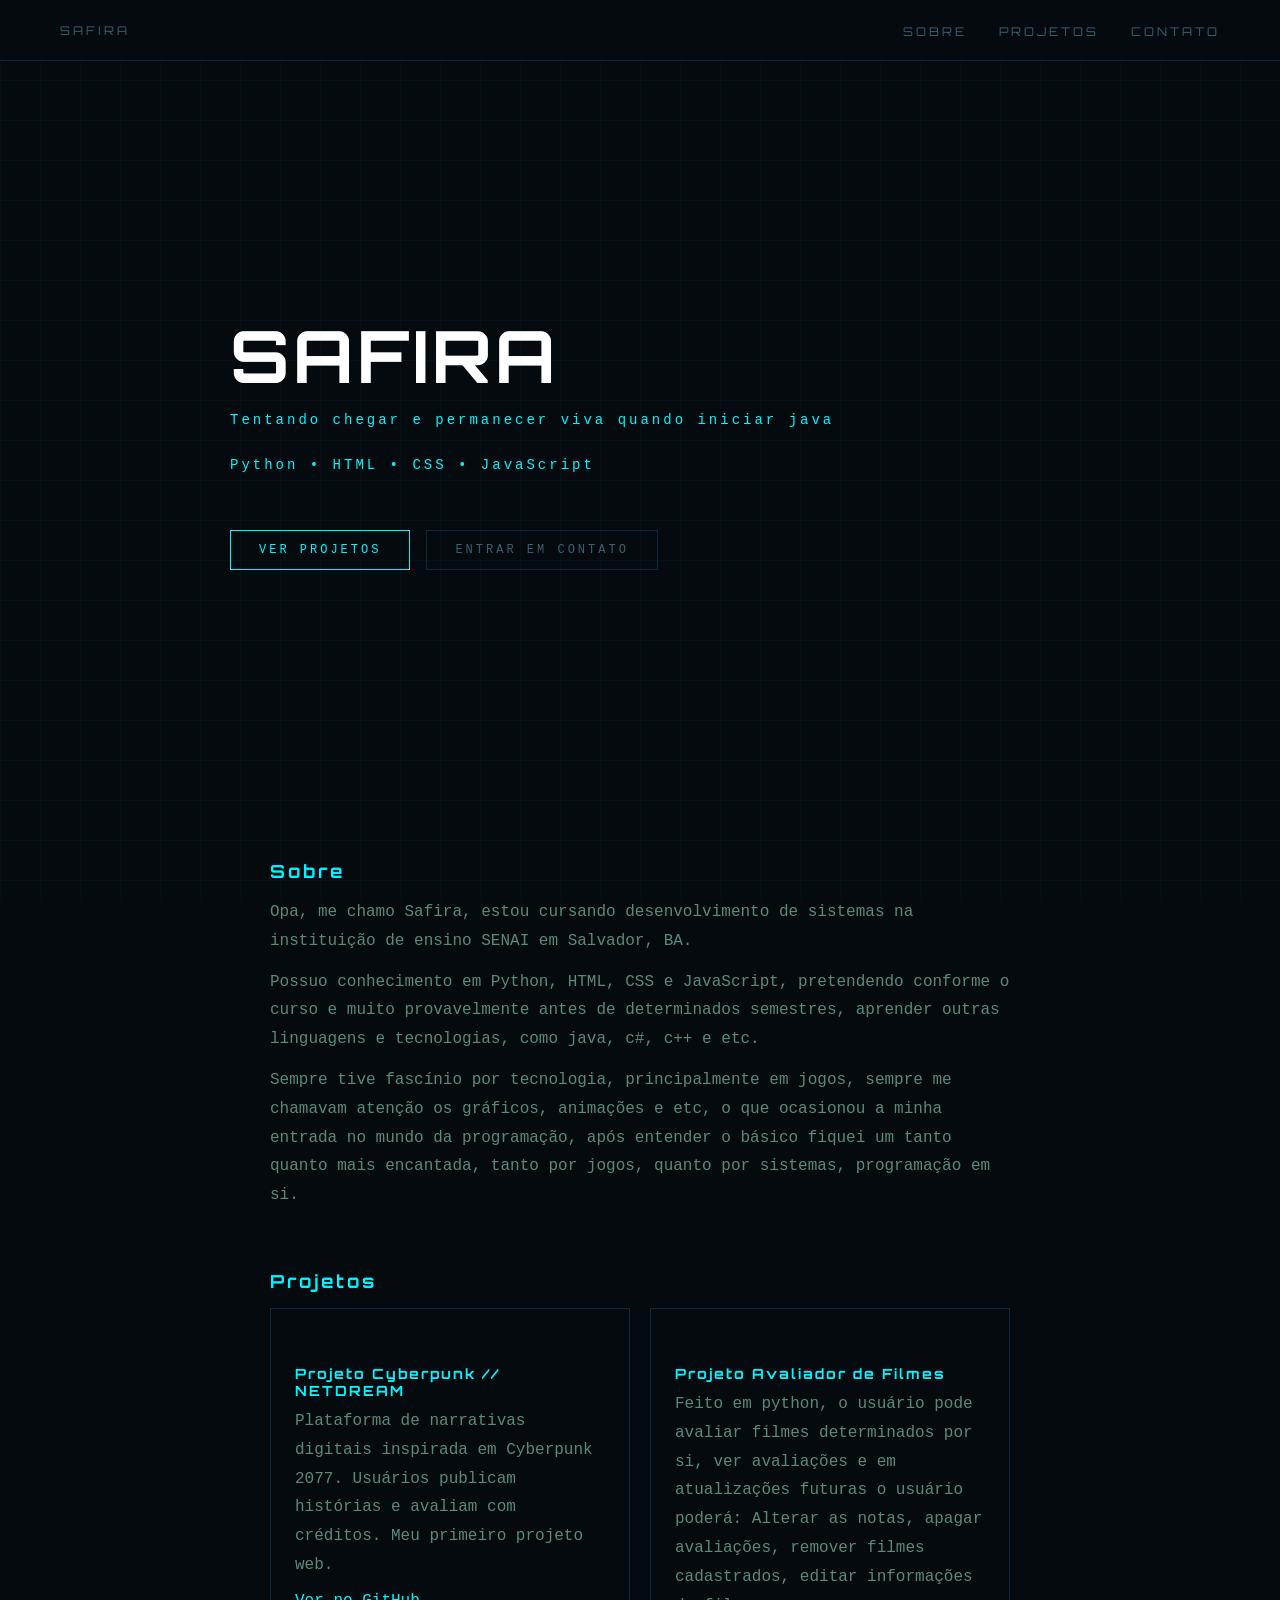
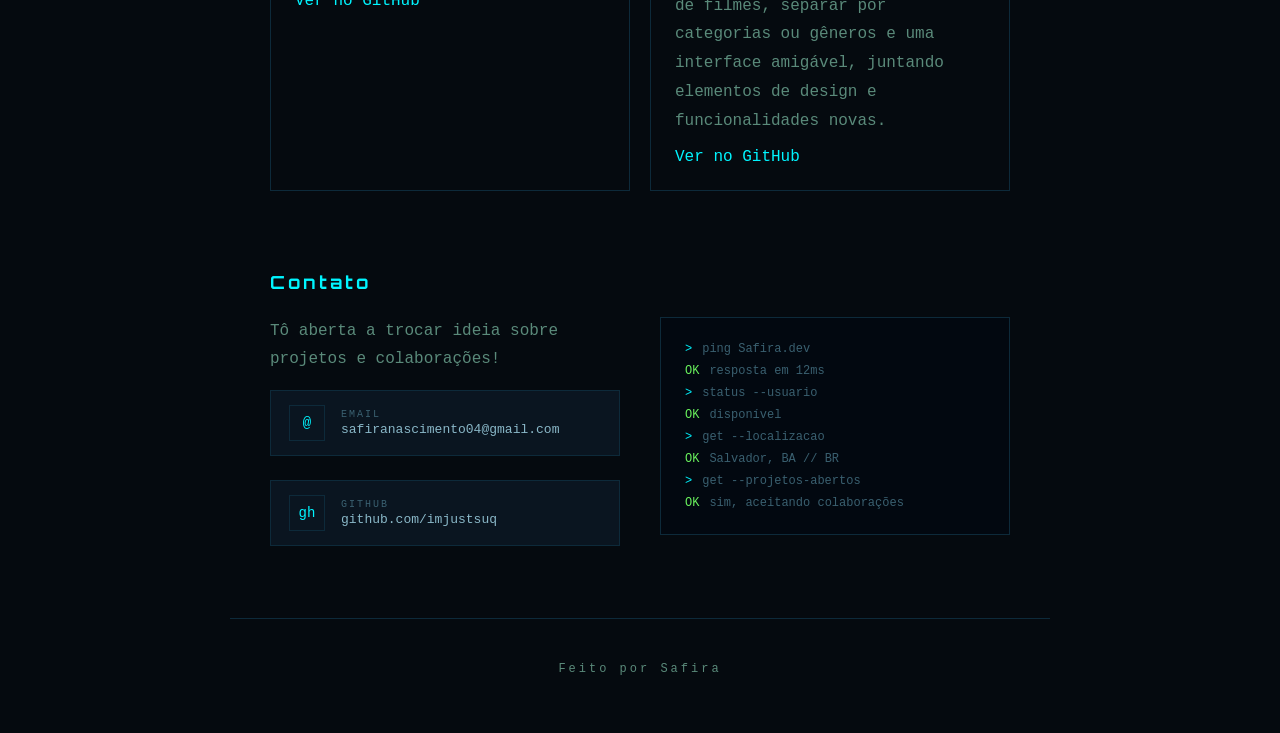
==== index.html @ 8d34e85f "go drinking true" ====
<!DOCTYPE html>
<html lang="pt-BR">

<head>
    <meta charset="UTF-8">
    <meta name="viewport" content="width=device-width, initial-scale=1.0">
    <title>Meu Portfolio</title>
    <link rel="preconnect" href="https://fonts.googleapis.com">
    <link href="https://fonts.googleapis.com/css2?family=Orbitron:wght@400;700;900&family=Share+Tech+Mono&display=swap"
        rel="stylesheet">
    <link rel="stylesheet" href="portifolio.css">
</head>

<body>

    <nav>
        <a href='#'>Safira</a>
        <button class="hamburguer" id="hamburguer">☰</button>
        <ul>
            <li><a href="#sobre">Sobre</a></li>
            <li><a href="#projetos">Projetos</a></li>
            <li><a href="#contato">Contato</a></li>
        </ul>
    </nav>

    <div class="container">

        <header>
            <h1>Safira</h1>


            <p>Tentando chegar e permanecer viva quando iniciar java</p>
            <p>Python • HTML • CSS • JavaScript</p>

            <div class="header-btns">
                <a href="#projetos" class="btn-principal">Ver projetos</a>
                <a href="#contato" class="btn-secundario">Entrar em contato</a>
            </div>

        </header>

        <main>
            <section id="sobre">
                <h2>Sobre</h2>

                <p>Opa, me chamo Safira, estou cursando desenvolvimento de sistemas na instituição de ensino SENAI em
                    Salvador, BA.</p>

                <p>Possuo conhecimento em Python, HTML, CSS e JavaScript, pretendendo conforme o curso e muito
                    provavelmente antes de determinados semestres, aprender outras linguagens e tecnologias, como java,
                    c#, c++ e etc.</p>

                <p>Sempre tive fascínio por tecnologia, principalmente em jogos, sempre me chamavam atenção os gráficos,
                    animações e etc, o que ocasionou a minha entrada no mundo da programação, após entender o básico
                    fiquei um tanto quanto mais encantada, tanto por jogos, quanto por sistemas, programação em si.</p>
            </section>

            <section id="projetos">

                <h2>Projetos</h2>
                <div class="projetos-grid">
                    <div class="projeto">
                        <h3>Projeto Cyberpunk // NETDREAM</h3>
                        <p>
                            Plataforma de narrativas digitais inspirada em
                            Cyberpunk 2077. Usuários publicam histórias e
                            avaliam com créditos. Meu primeiro projeto web.
                        </p>

                        <a href="https://github.com/imjustsuq" target="_blank">

                            Ver no GitHub

                        </a>
                    </div>

                    <div class="projeto">
                        <h3>Projeto Avaliador de Filmes</h3>
                        <p>Feito em python, o usuário pode avaliar filmes determinados por si, ver avaliações e em
                            atualizações futuras o usuário poderá: Alterar as notas, apagar avaliações, remover filmes
                            cadastrados, editar informações de filmes, separar por categorias ou gêneros e uma interface
                            amigável, juntando elementos de design e funcionalidades novas.</p>
                        <a href="https://github.com/imjustsuq/projeto_avaliador_de_filmes" target="_blank">

                            Ver no GitHub

                        </a>
                    </div>
                </div>
            </section>

            <section id="contato">
                <h2>Contato</h2>
                <div class="contato-grid">

                    <div class="contato-esquerda">
                        <p>Tô aberta a trocar ideia sobre projetos e colaborações!</p>
                        <div class="contato-links">
                            <a href="mailto:safiranascimento04@gmail.com" class="contato-card">
                                <div class="contato-icone">@</div>
                                <div>
                                    <span class="contato-label">EMAIL</span>
                                    safiranascimento04@gmail.com
                                </div>
                            </a>
                            <a href="https://github.com/imjustsuq" class="contato-card" target="_blank">
                                <div class="contato-icone">gh</div>
                                <div>
                                    <span class="contato-label">GITHUB</span>
                                    github.com/imjustsuq
                                </div>
                            </a>
                        </div>
                    </div>
                    <div class="terminal-box">
                        <div class="t-line"><span class="prompt">></span> ping Safira.dev</div>
                        <div class="t-line"><span class="ok">OK</span> resposta em 12ms</div>
                        <div class="t-line"><span class="prompt">></span> status --usuario</div>
                        <div class="t-line"><span class="ok">OK</span> disponível</div>
                        <div class="t-line"><span class="prompt">></span> get --localizacao</div>
                        <div class="t-line"><span class="ok">OK</span> Salvador, BA // BR</div>
                        <div class="t-line"><span class="prompt">></span> get --projetos-abertos</div>
                        <div class="t-line"><span class="ok">OK</span> sim, aceitando colaborações</div>
                    </div>
                </div>
            </section>
        </main>

        <footer>
            <p>Feito por Safira</p>
        </footer>
    </div>

    <script>
        const observer = new IntersectionObserver((entries) => {
            entries.forEach(entry => {
                if (entry.isIntersecting) {
                    entry.target.style.opacity = '1'
                    entry.target.style.transform = 'translateY(0)'
                }
            })
        }, { threshold: 0.1 })

        document.querySelectorAll('section, header').forEach(el => {
            el.style.opacity = '0'
            el.style.transform = 'translateY(30px)'
            el.style.transition = 'opacity 0.6s ease, transform 0.6s ease'
            observer.observe(el)
        })

        const hamburguer = document.getElementById('hamburguer')
        const menu = document.getElementById('menu')

        hamburguer.addEventListener('click', () => {
            menu.classList.toggle('aberto')
            hamburguer.textContent = menu.classList.contains('aberto') ? '✕' : '☰'
        })
    </script>


</body>

</html>
---- portifolio.css ----
* {
    margin: 0;
    padding: 0;
    box-sizing: border-box;
}

body {
    background-color: #050a0f;
    color: #5a9e6f;
    font-family: 'Courier New', monospace;
    padding: 80px 0 0 0;/* 80px no topo pra compensar o nav */
}

main, header {
    max-width: 900px;
    margin: 0 auto;
    padding: 0 40px;

}

.container {
    max-width: 900px;
    margin: 0 auto;
    padding: 0 40px;
}

h1, h2, h3, nav {
    font-family: 'Orbitron', monospace;
}

nav {
    display: flex;
    justify-content: space-between;
    align-items: center;
    padding: 20px 60px;
    border-bottom: 1px solid #0d2a3a;
    position: fixed;
    top: 0;
    left: 0;
    right: 0;
    background-color: #050a0f;
    border-bottom: 1px solid #0d2a3a;
    z-index: 10;
}

nav ul {
    display: flex;
    gap: 32px;
    list-style: none;
}

nav a {
    color: #3a6070;
    text-decoration: none;
    font-size: 12px;
    letter-spacing: 3px;
    text-transform: uppercase;
}

nav a:hover {
    color: #00f5ff;
}

header {
    min-height: 80vh;
    display: flex;
    flex-direction: column;
    justify-content: center;
    padding: 60px 0;
}

header h1 {
    font-size: 72px;
    color: #ffffff;
    letter-spacing: 4px;
    text-transform: uppercase;
}

header p {
    color: #00f5ff;
    letter-spacing: 3px;
    margin-top: 8px;
    font-size: 14px;
}

h2 {
    margin-top: 60px;
    margin-bottom: 16px;
    color: #00f5ff;
    letter-spacing: 3px;
    font-size: 18px;
}

p {
    line-height: 1.8;
    margin-bottom: 12px;
    color: #5a8a7a;
}

h3 {
    color: #00f5ff;
    letter-spacing: 2px;
    font-size: 14px;
    margin-bottom: 8px;
    margin-top: 32px;
}

a {
    color: #00f5ff;
    text-decoration: none;
}

a:hover {
    text-decoration: underline;
}

.projeto {
    border: 1px solid #0d2a3a;
    padding: 24px;
    margin-bottom: 20px;
}

.projeto:hover {
    border-color: rgba(0, 245, 255, 0.2);
}

.contato-links {
    display: flex;
    flex-direction: column;
    gap: 12px;
    margin-top: 16px;
}

.contato-grid {
    display: grid;
    grid-template-columns: 1fr 1fr;
    gap: 40px;
    align-items: start;
    margin-top: 24px;
}

.contato-card {
    display: flex;
    text-decoration: none;
    align-items: center;
    gap: 16px;
    padding: 14px 18px;
    background: #0a1520;
    border: 1px solid #0d2a3a;
    color: #8ab8c8;
    font-size: 13px;
    margin-bottom: 12px;
}

.contato-card:hover {
    border-color: rgba(0, 245, 255, 0.25);
    color: #00f5ff;
    text-decoration: none;
}

.contato-icone {
    width: 36px;
    height: 36px;
    border: 1px solid #0d2a3a;
    display: flex;
    align-items: center;
    justify-content: center;
    color: #00f5ff;
    font-size: 14px;
    flex-shrink: 0;
}

.contato-label {
    display: block;
    font-size: 10px;
    color: #3a6070;
    letter-spacing: 2px;
    margin-bottom: 2px;
}


.header-btns {
    display: flex;
    gap: 16px;
    margin-top: 40px;
}

.btn-principal {
    padding: 12px 28px;
    border: 1px solid #00f5ff;
    color: #00f5ff;
    font-family: 'Courier New', monospace;
    font-size: 12px;
    letter-spacing: 3px;
    text-transform: uppercase;
}

.btn-secundario {
    padding: 12px 28px;
    border: 1px solid #0d2a3a;
    color: #3a6070;
    font-family: 'Courier New', monospace;
    font-size: 12px;
    letter-spacing: 3px;
    text-transform: uppercase;
}

.btn-principal:hover {
    background-color: rgba(0, 245, 255, 0.08);
}
.btn-secundario:hover {
    border-color: #3a6070;
    color: #00f5ff;
}

body::after {
    content: '';
    position: fixed;
    inset: 0;
    background-image:
        linear-gradient(rgba(0, 245, 255, 0.03) 1px, transparent 1px),
        linear-gradient(90deg, rgba(0, 245, 255, 0.03) 1px, transparent 1px);
    background-size: 40px 40px;
    pointer-events: none;
    z-index: 0;
}

footer {
    text-align: center;
    padding: 40px;
    color: #1a3040;
    font-size: 12px;
    letter-spacing: 3px;
    border-top: 1px solid #0d2a3a;
    margin-top: 60px;
}

.projetos-grid {
    display: grid;
    grid-template-columns: 1fr 1fr;
    gap: 20px;
}


.terminal-box {
    background: #020810;
    border: 1px solid #0d2a3a;
    padding: 20px 24px;
    font-size: 12px;
}

.t-line {
    padding: 4px 0;
    color: #3a6070;
    display: flex;
    gap: 10px;
}

.prompt {
     color: #00f5ff; 
}

.ok {
     color: #69f15d; 
}


@media (max-width: 600px) {
    nav {
        padding: 12px 16px;
    }

    nav ul {
        gap: 12px;
    }

    nav a {
        font-size: 9px;
        letter-spacing: 1px;
    }

    .nav-logo, nav > a {
        font-size: 11px;
        letter-spacing: 2px;
    }
}


.hamburguer {
    display: none;
    background: none;
    border: none;
    color: #00f5ff;
    font-size: 24px;
    cursor: pointer;
}

@media (max-width: 600px) {
    .hamburguer {
        display: block;
    }

    nav ul {
        display: none;
        position: fixed;
        top: 50px;
        left: 0;
        right: 0;
        background: #050a0f;
        flex-direction: column;
        padding: 20px;
        gap: 20px;
        border-bottom: 1px solid #0d2a3a;
    }

    nav ul.aberto {
        display: flex;
    }
}
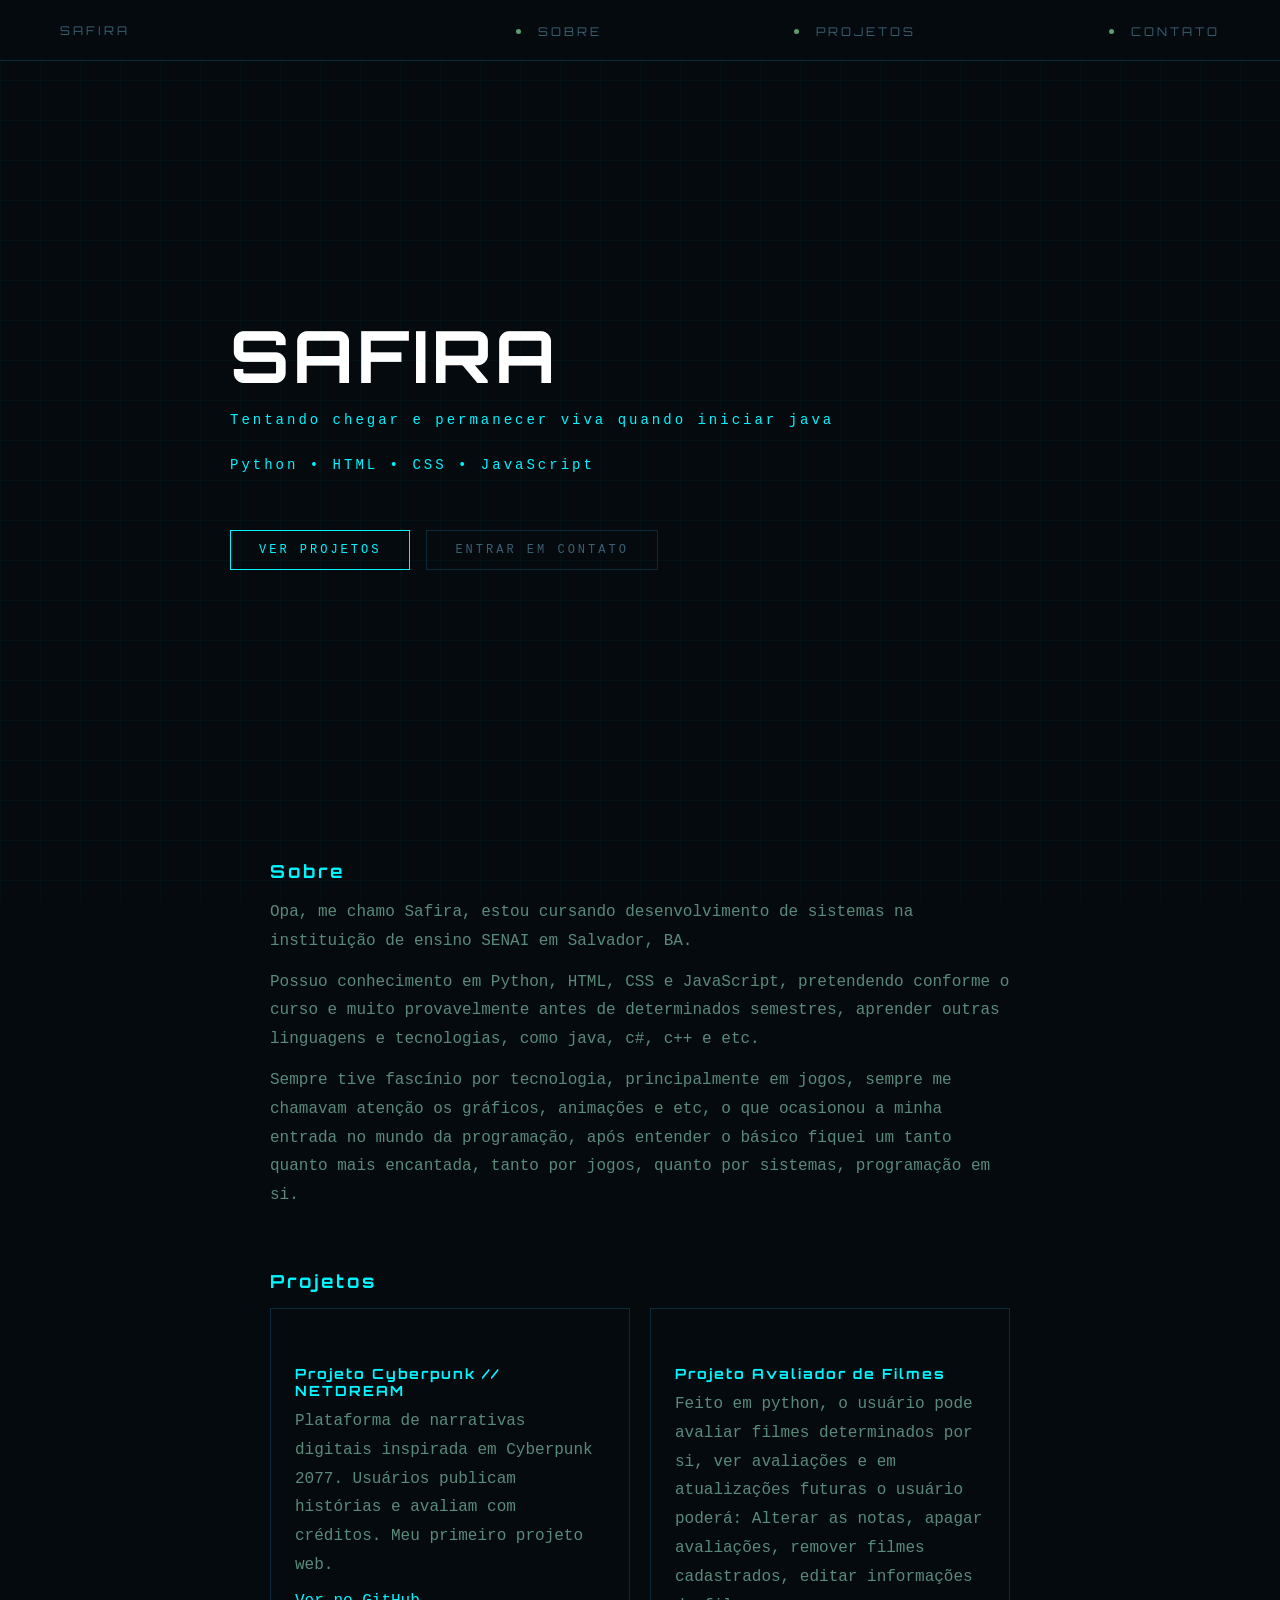
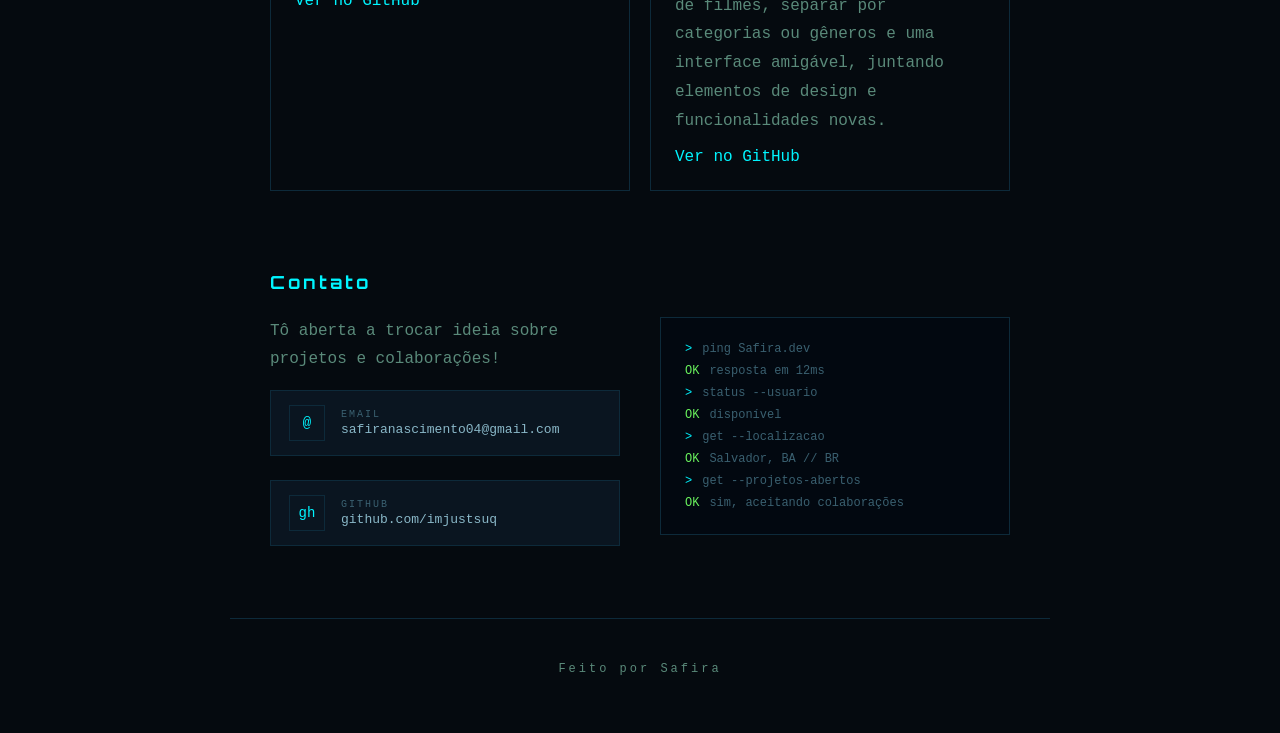
==== commit 1a733f71: "fix menu try 4" ====
--- a/index.html
+++ b/index.html
@@ -16,7 +16,8 @@
     <nav>
         <a href='#'>Safira</a>
         <button class="hamburguer" id="hamburguer">☰</button>
-        <ul>
+
+        <ul id="menu"></ul>
             <li><a href="#sobre">Sobre</a></li>
             <li><a href="#projetos">Projetos</a></li>
             <li><a href="#contato">Contato</a></li>
@@ -153,7 +154,7 @@
 
         hamburguer.addEventListener('click', () => {
             menu.classList.toggle('aberto')
-            hamburguer.textContent = menu.classList.contains('aberto') ? '✕' : '☰'
+            hamburguer.textContent = menu.classList.contains('aberto') ? 'X' : '='
         })
     </script>
 
--- a/portifolio.css
+++ b/portifolio.css
@@ -316,4 +316,4 @@
     nav ul.aberto {
         display: flex;
     }
-}+}
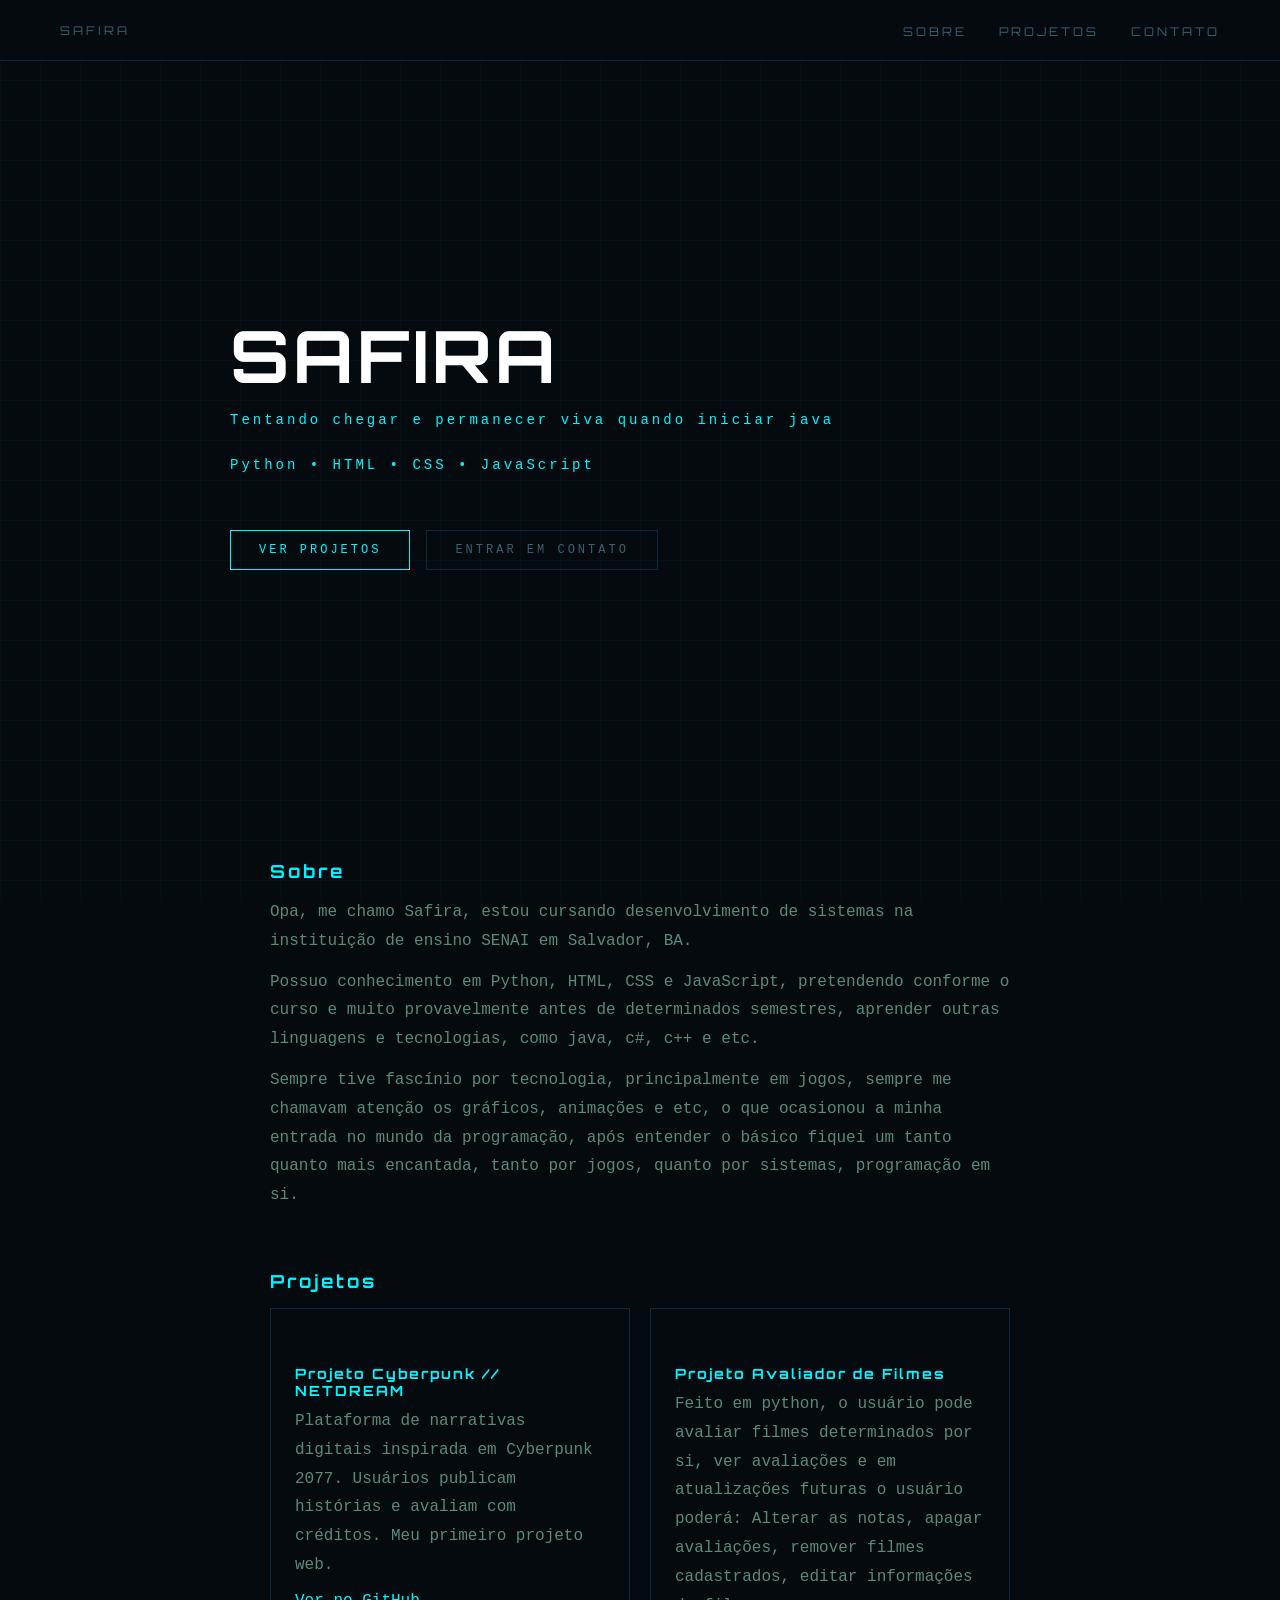
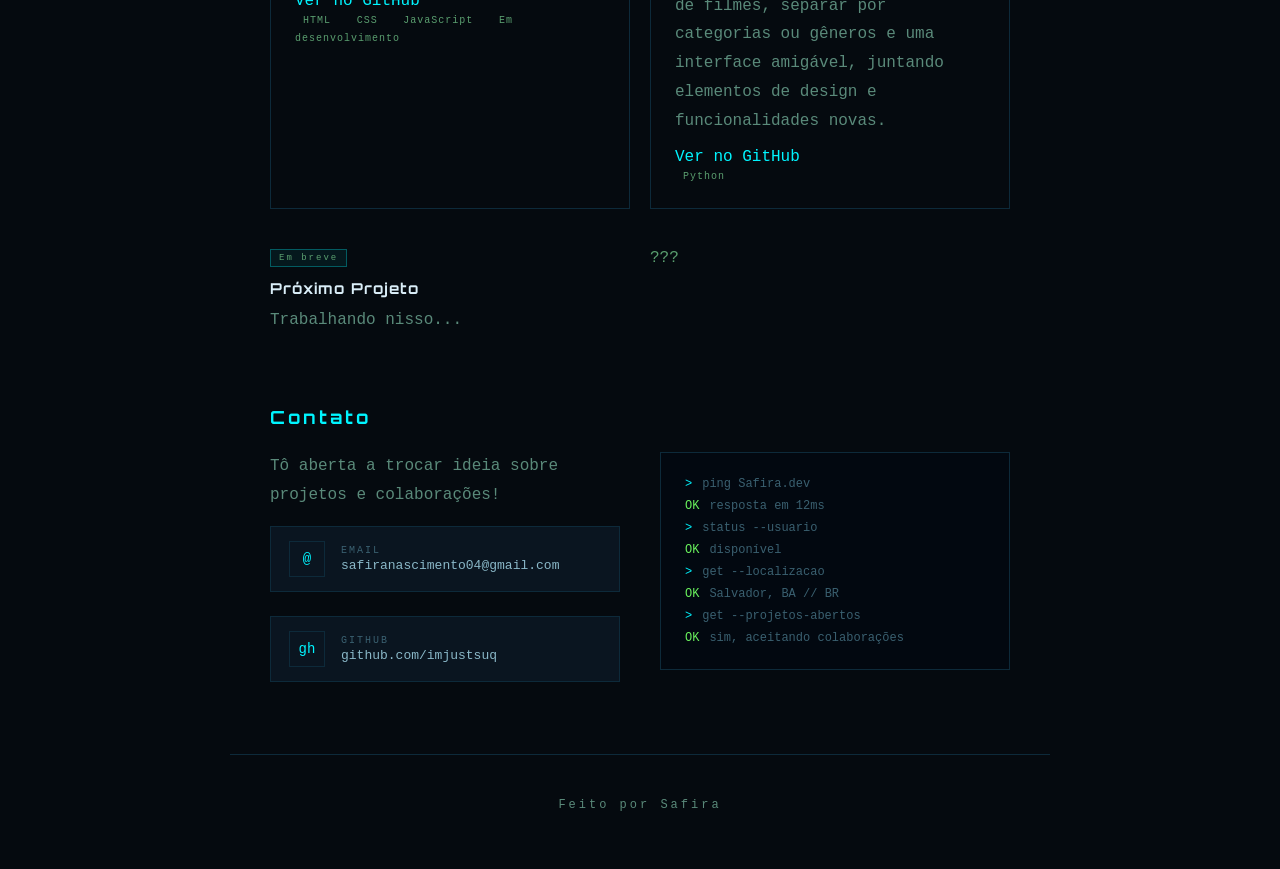
==== commit b5bdc8e9: "hamburguer funfando nessa bosta" ====
--- a/index.html
+++ b/index.html
@@ -15,13 +15,14 @@
 
     <nav>
         <a href='#'>Safira</a>
+
+        
         <button class="hamburguer" id="hamburguer">☰</button>
-
-        <ul id="menu"></ul>
-            <li><a href="#sobre">Sobre</a></li>
-            <li><a href="#projetos">Projetos</a></li>
-            <li><a href="#contato">Contato</a></li>
-        </ul>
+            <ul id="menu">
+                <li><a href="#sobre">Sobre</a></li>
+                <li><a href="#projetos">Projetos</a></li>
+                <li><a href="#contato">Contato</a></li>
+            </ul>
     </nav>
 
     <div class="container">
@@ -69,15 +70,22 @@
                         </p>
 
                         <a href="https://github.com/imjustsuq" target="_blank">
+                            
+                            Ver no GitHub
+                            
+                        </a>
+                        <div class="project-tags">
+                            <span class="tag">HTML</span>
+                            <span class="tag">CSS</span>
+                            <span class="tag">JavaScript</span>
+                            <span class="tag">Em desenvolvimento</span>
+                        </div>
 
-                            Ver no GitHub
-
-                        </a>
                     </div>
 
                     <div class="projeto">
                         <h3>Projeto Avaliador de Filmes</h3>
-                        <p>Feito em python, o usuário pode avaliar filmes determinados por si, ver avaliações e em
+                        <p>Feito em python, o usuário pode avaliar filmes   determinados por si, ver avaliações e em
                             atualizações futuras o usuário poderá: Alterar as notas, apagar avaliações, remover filmes
                             cadastrados, editar informações de filmes, separar por categorias ou gêneros e uma interface
                             amigável, juntando elementos de design e funcionalidades novas.</p>
@@ -86,7 +94,18 @@
                             Ver no GitHub
 
                         </a>
+                        <div class="project-tags">
+                            <span class="tag">Python</span>
+                        </div>
                     </div>
+                    <div class="project-card">
+                        <div class="project-top">
+                            <span class="project-badge">Em breve</span>
+                        </div>
+                        <div class="project-title">Próximo Projeto</div>
+                        <p class="project-desc">Trabalhando nisso...</p>
+                    </div>
+                    <div class="project-tags">???</div>
                 </div>
             </section>
 
--- a/portifolio.css
+++ b/portifolio.css
@@ -18,11 +18,6 @@
 
 }
 
-.container {
-    max-width: 900px;
-    margin: 0 auto;
-    padding: 0 40px;
-}
 
 h1, h2, h3, nav {
     font-family: 'Orbitron', monospace;
@@ -44,10 +39,11 @@
 }
 
 nav ul {
-    display: flex;
     gap: 32px;
     list-style: none;
-}
+    display: none;
+}
+
 
 nav a {
     color: #3a6070;
@@ -97,6 +93,7 @@
     color: #5a8a7a;
 }
 
+
 h3 {
     color: #00f5ff;
     letter-spacing: 2px;
@@ -112,6 +109,28 @@
 
 a:hover {
     text-decoration: underline;
+}
+
+body::after {
+    content: '';
+    position: fixed;
+    inset: 0;
+    background-image:
+    linear-gradient(rgba(0, 245, 255, 0.03) 1px, transparent 1px),
+    linear-gradient(90deg, rgba(0, 245, 255, 0.03) 1px, transparent 1px);
+    background-size: 40px 40px;
+    pointer-events: none;
+    z-index: 0;
+}
+
+footer {
+    text-align: center;
+    padding: 40px;
+    color: #1a3040;
+    font-size: 12px;
+    letter-spacing: 3px;
+    border-top: 1px solid #0d2a3a;
+    margin-top: 60px;
 }
 
 .projeto {
@@ -185,6 +204,12 @@
     margin-top: 40px;
 }
 
+.container {
+    max-width: 900px;
+    margin: 0 auto;
+    padding: 0 40px;
+}
+
 .btn-principal {
     padding: 12px 28px;
     border: 1px solid #00f5ff;
@@ -211,28 +236,6 @@
 .btn-secundario:hover {
     border-color: #3a6070;
     color: #00f5ff;
-}
-
-body::after {
-    content: '';
-    position: fixed;
-    inset: 0;
-    background-image:
-        linear-gradient(rgba(0, 245, 255, 0.03) 1px, transparent 1px),
-        linear-gradient(90deg, rgba(0, 245, 255, 0.03) 1px, transparent 1px);
-    background-size: 40px 40px;
-    pointer-events: none;
-    z-index: 0;
-}
-
-footer {
-    text-align: center;
-    padding: 40px;
-    color: #1a3040;
-    font-size: 12px;
-    letter-spacing: 3px;
-    border-top: 1px solid #0d2a3a;
-    margin-top: 60px;
 }
 
 .projetos-grid {
@@ -257,34 +260,12 @@
 }
 
 .prompt {
-     color: #00f5ff; 
+    color: #00f5ff; 
 }
 
 .ok {
-     color: #69f15d; 
-}
-
-
-@media (max-width: 600px) {
-    nav {
-        padding: 12px 16px;
-    }
-
-    nav ul {
-        gap: 12px;
-    }
-
-    nav a {
-        font-size: 9px;
-        letter-spacing: 1px;
-    }
-
-    .nav-logo, nav > a {
-        font-size: 11px;
-        letter-spacing: 2px;
-    }
-}
-
+    color: #69f15d; 
+}
 
 .hamburguer {
     display: none;
@@ -295,15 +276,59 @@
     cursor: pointer;
 }
 
+.tag {
+    font-size: 10px;
+    padding: 2px 8px;
+    border: 1px solid var(--muted);
+    color: var(--dim);
+    letter-spacing: 1px;
+}
+
+.project-top {
+    display: flex;
+    align-items: flex-start;
+    justify-content: space-between;
+    margin-bottom: 12px;
+}
+
+.project-badge {
+    font-size: 9px;
+    letter-spacing: 2px;
+    padding: 3px 8px;
+    border: 1px solid rgba(0, 245, 255, 0.3);
+    color: var(--cyan);
+    background: rgba(0, 245, 255, 0.06);
+}
+
+.project-title {
+    font-family: 'Orbitron', monospace;
+    font-size: 15px;
+    font-weight: 700;
+    color: #daeef8;
+    margin-bottom: 8px;
+    letter-spacing: 1px;
+}
+
+
+*, *::before, *::after {
+    box-sizing: border-box;
+    margin: 0;
+    padding: 0;
+}
+
 @media (max-width: 600px) {
     .hamburguer {
         display: block;
     }
 
+    nav {
+        padding: 12px 16px;
+    }
+
     nav ul {
         display: none;
         position: fixed;
-        top: 50px;
+        top: 48px;
         left: 0;
         right: 0;
         background: #050a0f;
@@ -311,9 +336,31 @@
         padding: 20px;
         gap: 20px;
         border-bottom: 1px solid #0d2a3a;
+        z-index: 9;
     }
 
     nav ul.aberto {
         display: flex;
-    }
-}
+        flex-direction: column;
+    }
+
+    nav a {
+        font-size: 11px;
+        letter-spacing: 1px;
+    }
+
+    .projetos-grid {
+        grid-template-columns: 1fr;
+    }
+
+    .contato-grid {
+        grid-template-columns: 1fr;
+    }
+}
+
+@media (min-width: 601px) {
+    nav ul {
+        display: flex; /* mostra no desktop */
+        gap: 32px;
+    }
+}
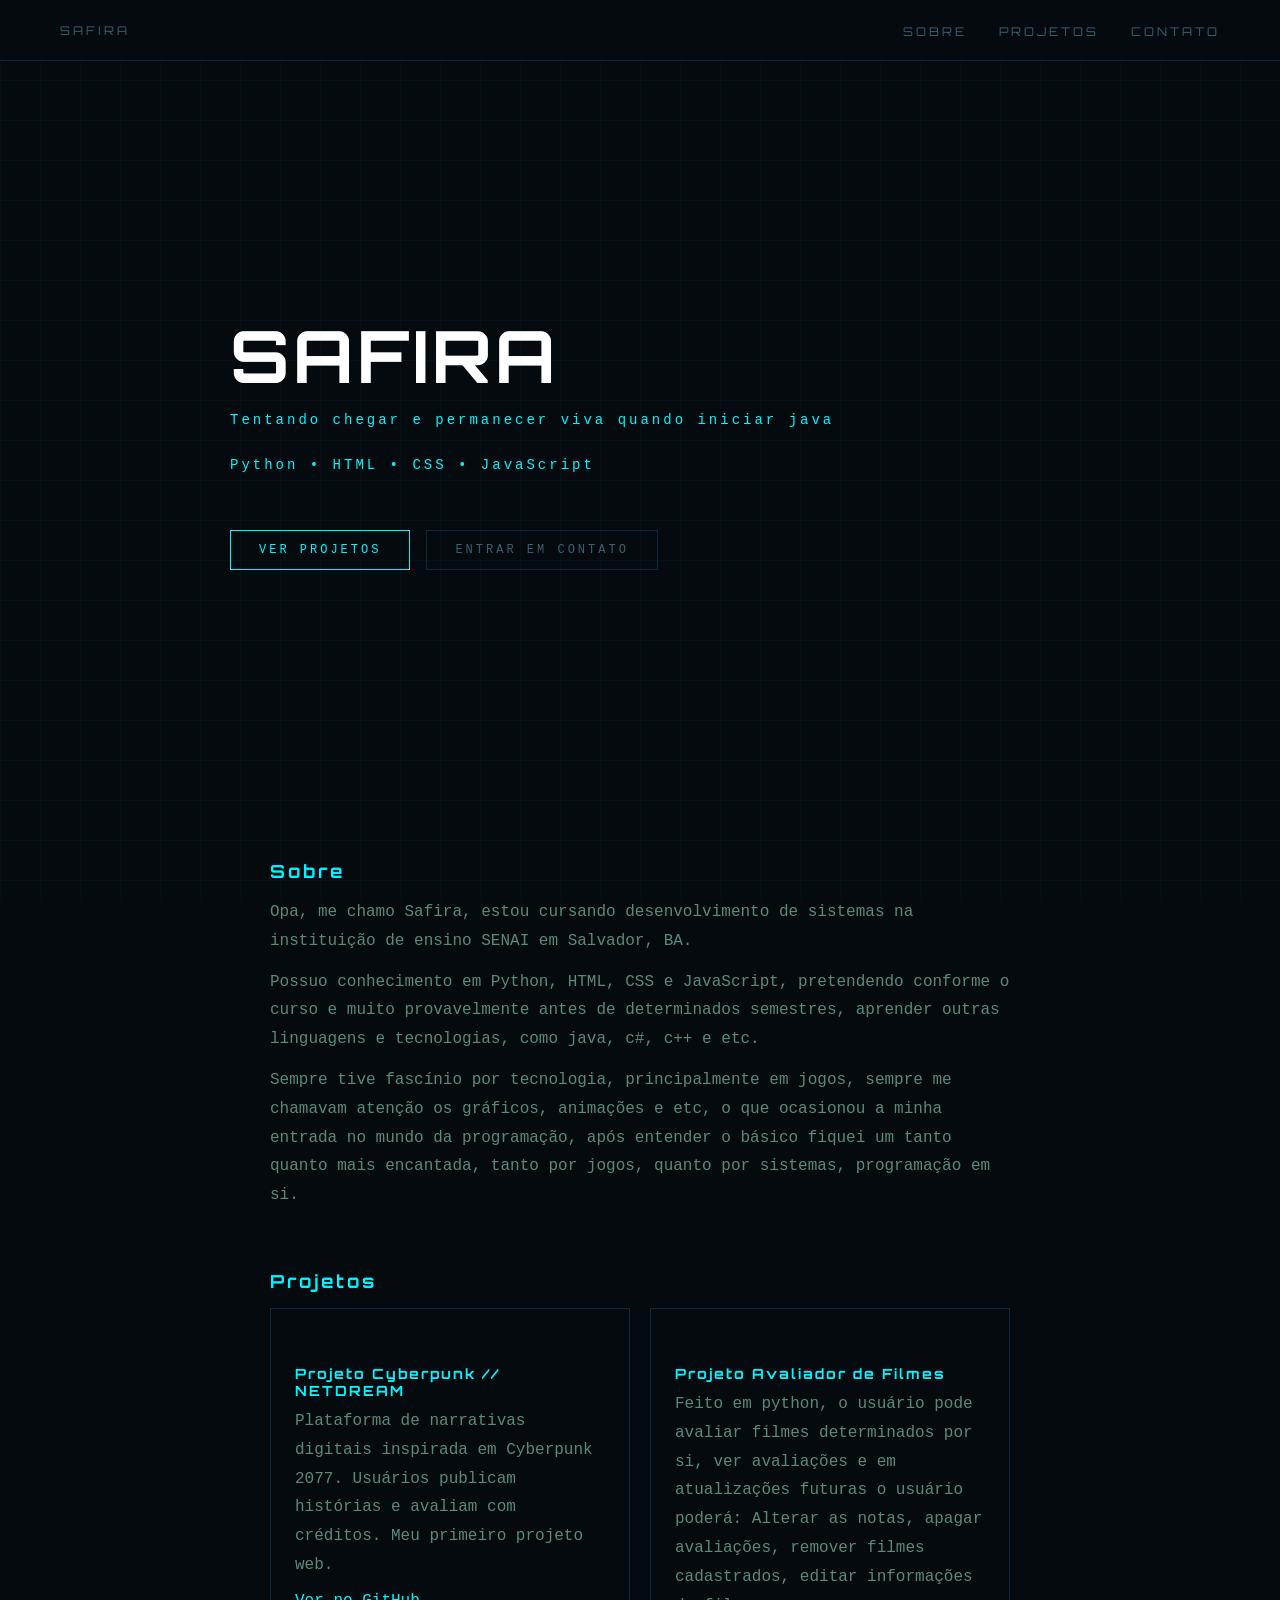
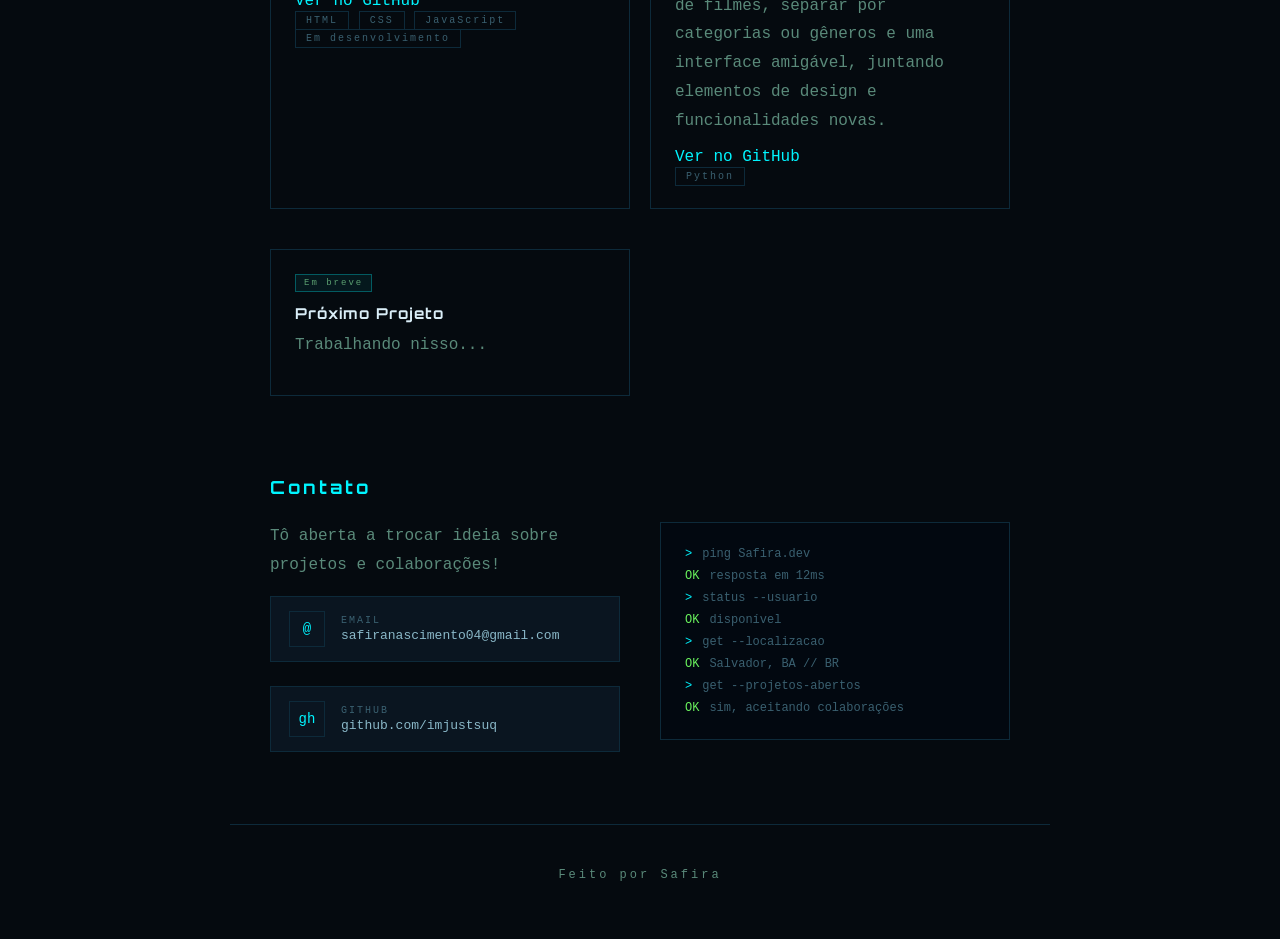
==== commit a2995b41: "creio q esta minimamente pronto" ====
--- a/index.html
+++ b/index.html
@@ -105,7 +105,6 @@
                         <div class="project-title">Próximo Projeto</div>
                         <p class="project-desc">Trabalhando nisso...</p>
                     </div>
-                    <div class="project-tags">???</div>
                 </div>
             </section>
 
--- a/portifolio.css
+++ b/portifolio.css
@@ -278,10 +278,25 @@
 
 .tag {
     font-size: 10px;
-    padding: 2px 8px;
-    border: 1px solid var(--muted);
-    color: var(--dim);
-    letter-spacing: 1px;
+    padding: 3px 10px;
+    border: 1px solid #0d2a3a;
+    color: #3a6070;
+    letter-spacing: 2px;
+    font-family: 'Courier New', monospace;
+    white-space: nowrap;
+}
+
+.projeto-tags {
+    display: flex;
+    flex-wrap: wrap;
+    gap: 6px;
+    margin-top: 12px;
+}
+
+.project-card {
+    border: 1px solid #0d2a3a;
+    padding: 24px;
+    margin-bottom: 20px;
 }
 
 .project-top {
@@ -326,22 +341,19 @@
     }
 
     nav ul {
-        display: none;
-        position: fixed;
-        top: 48px;
-        left: 0;
-        right: 0;
-        background: #050a0f;
-        flex-direction: column;
-        padding: 20px;
-        gap: 20px;
-        border-bottom: 1px solid #0d2a3a;
-        z-index: 9;
+        display: flex;
+        flex-direction: row;
+        position: static;
+        gap: 16px;
+        max-width: 0;
+        overflow: hidden;
+        transition: max-width 0.4s ease;
+        padding: 0;
+        border: none;
     }
 
     nav ul.aberto {
-        display: flex;
-        flex-direction: column;
+        max-width: 400px;
     }
 
     nav a {
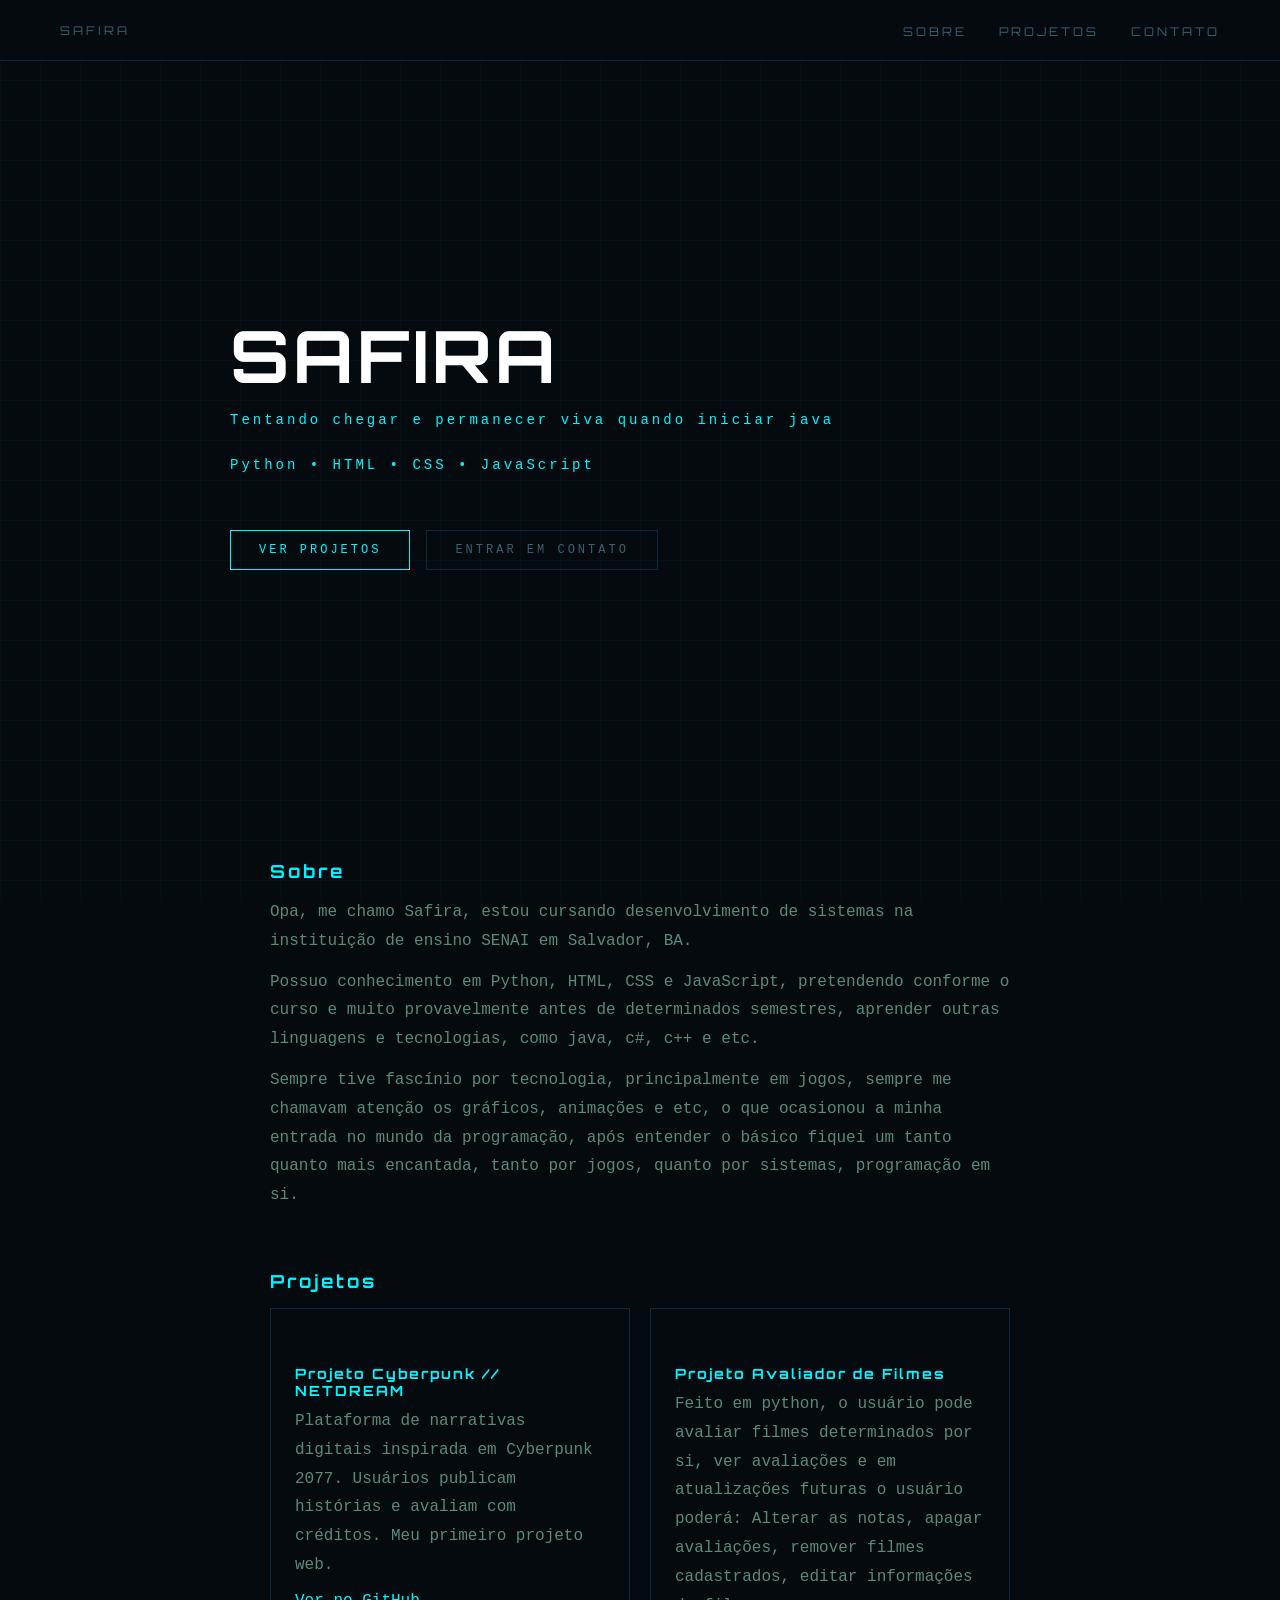
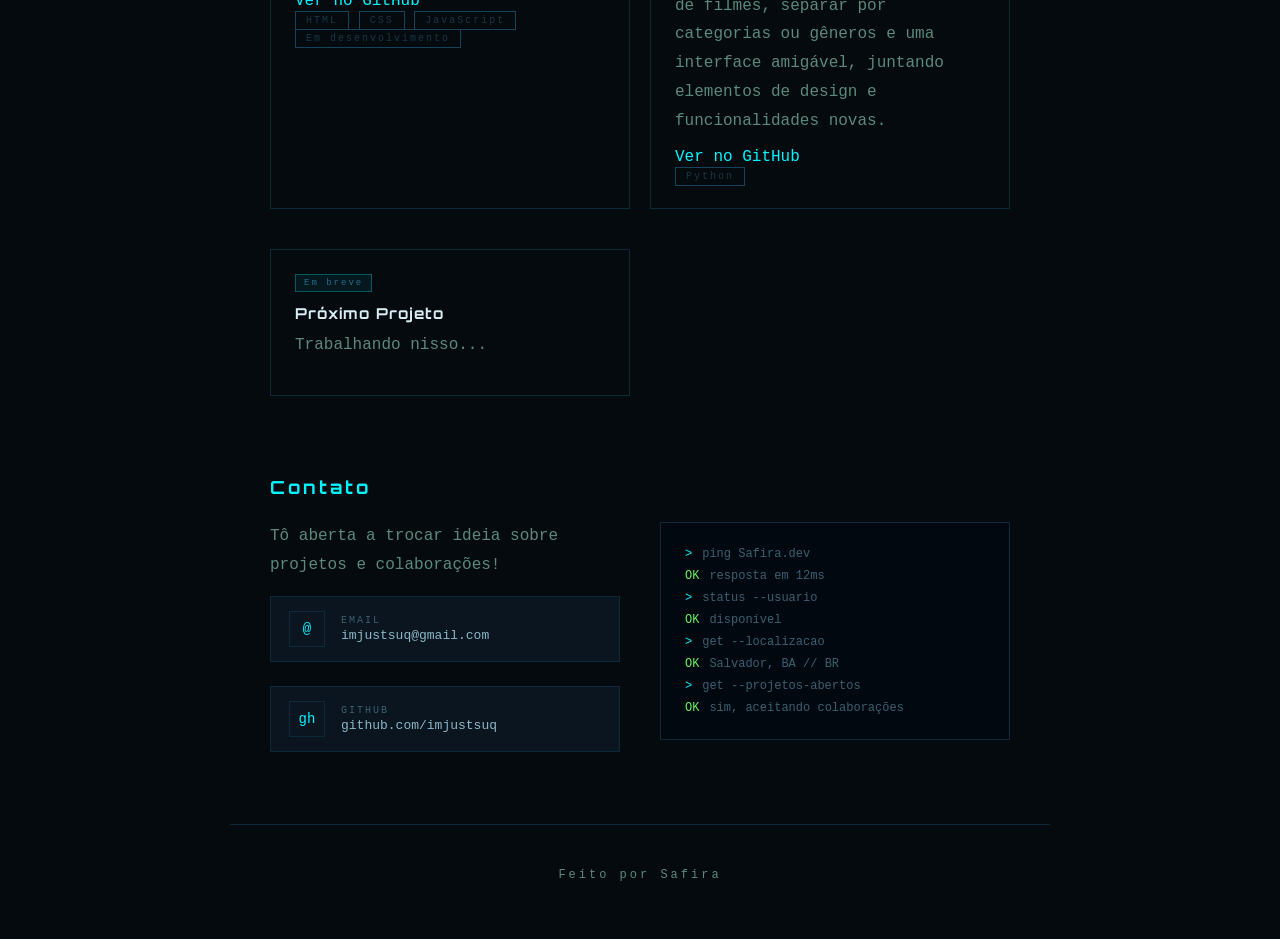
==== commit 66c11cf2: "add new email" ====
--- a/index.html
+++ b/index.html
@@ -115,11 +115,11 @@
                     <div class="contato-esquerda">
                         <p>Tô aberta a trocar ideia sobre projetos e colaborações!</p>
                         <div class="contato-links">
-                            <a href="mailto:safiranascimento04@gmail.com" class="contato-card">
+                            <a href="mailto:imjustsuq@gmail.com" class="contato-card">
                                 <div class="contato-icone">@</div>
                                 <div>
                                     <span class="contato-label">EMAIL</span>
-                                    safiranascimento04@gmail.com
+                                    imjustsuq@gmail.com
                                 </div>
                             </a>
                             <a href="https://github.com/imjustsuq" class="contato-card" target="_blank">
--- a/portifolio.css
+++ b/portifolio.css
@@ -279,8 +279,8 @@
 .tag {
     font-size: 10px;
     padding: 3px 10px;
-    border: 1px solid #0d2a3a;
-    color: #3a6070;
+    border: 1px solid #16435c;
+    color: #173846;
     letter-spacing: 2px;
     font-family: 'Courier New', monospace;
     white-space: nowrap;
@@ -299,11 +299,17 @@
     margin-bottom: 20px;
 }
 
+
+.project-card:hover {
+    border-color: rgba(0, 245, 255, 0.2);
+}
+
 .project-top {
     display: flex;
     align-items: flex-start;
     justify-content: space-between;
     margin-bottom: 12px;
+    color: #276b8f;
 }
 
 .project-badge {
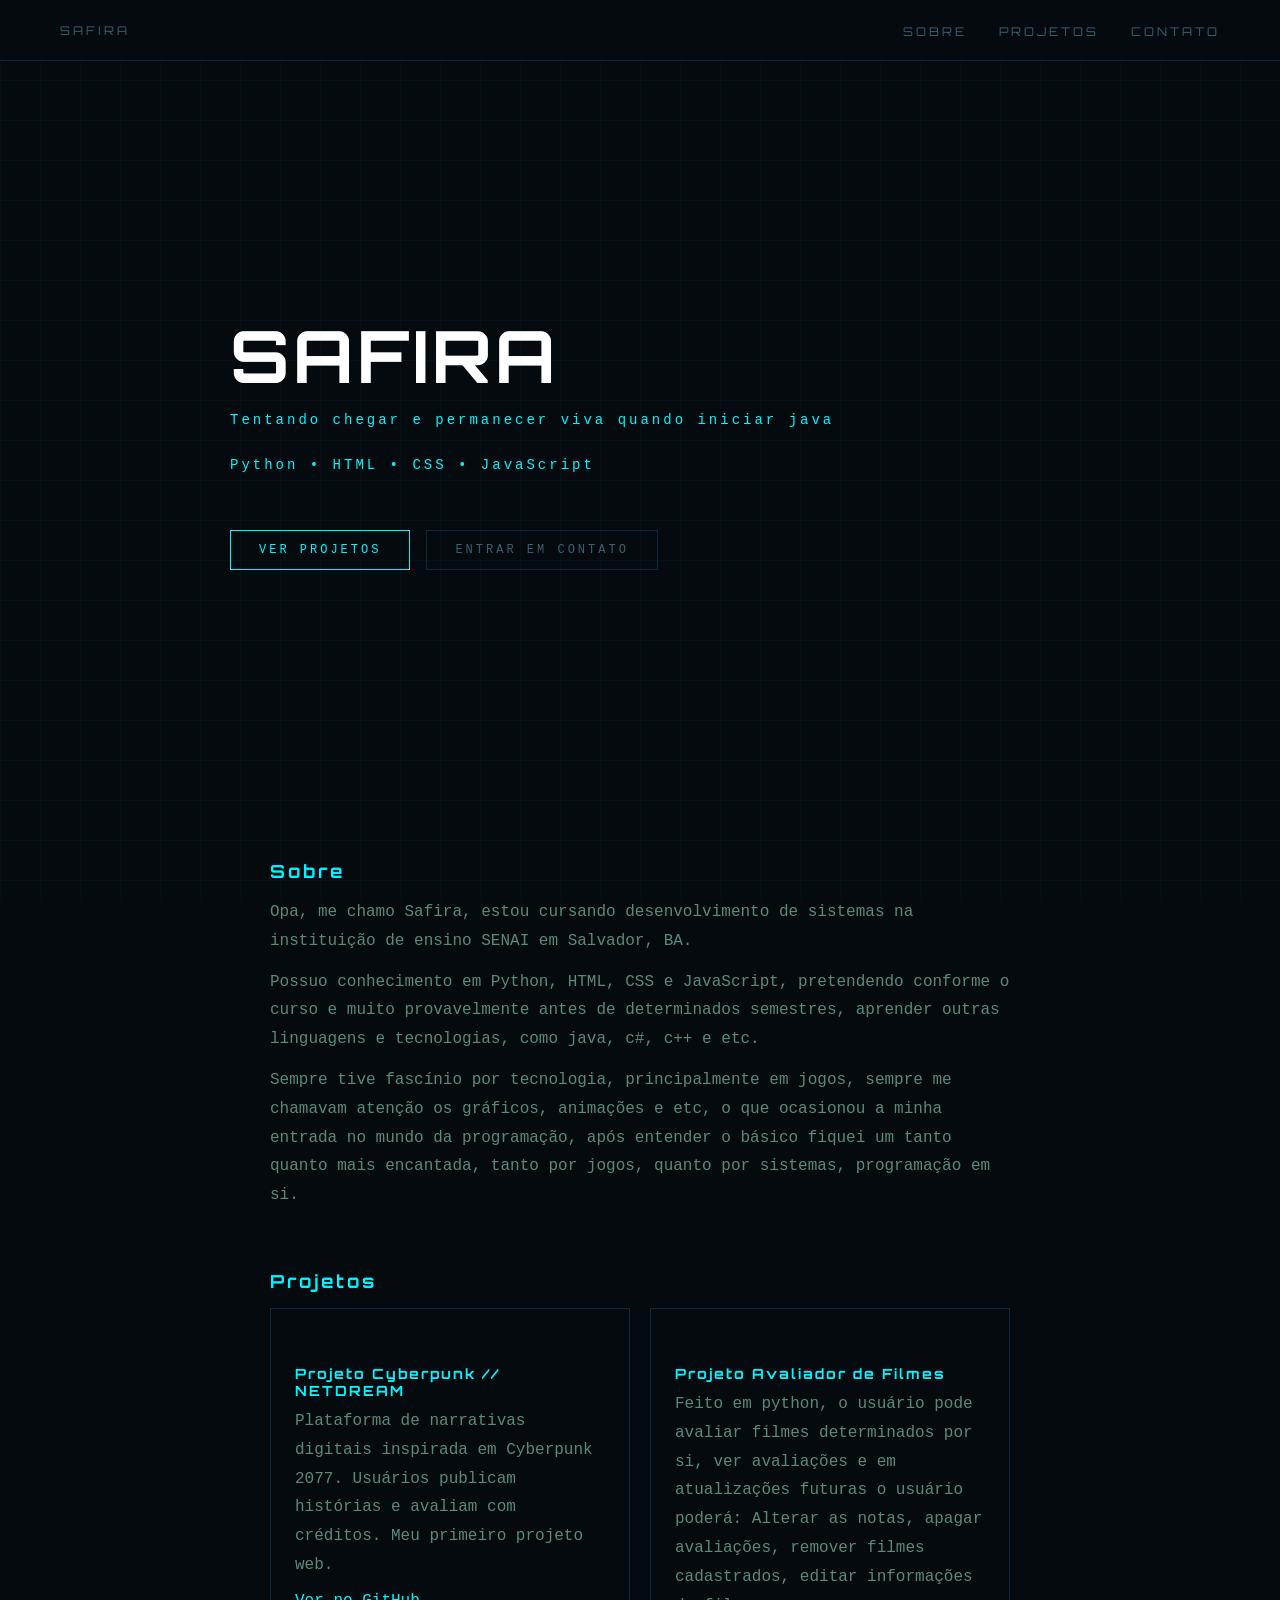
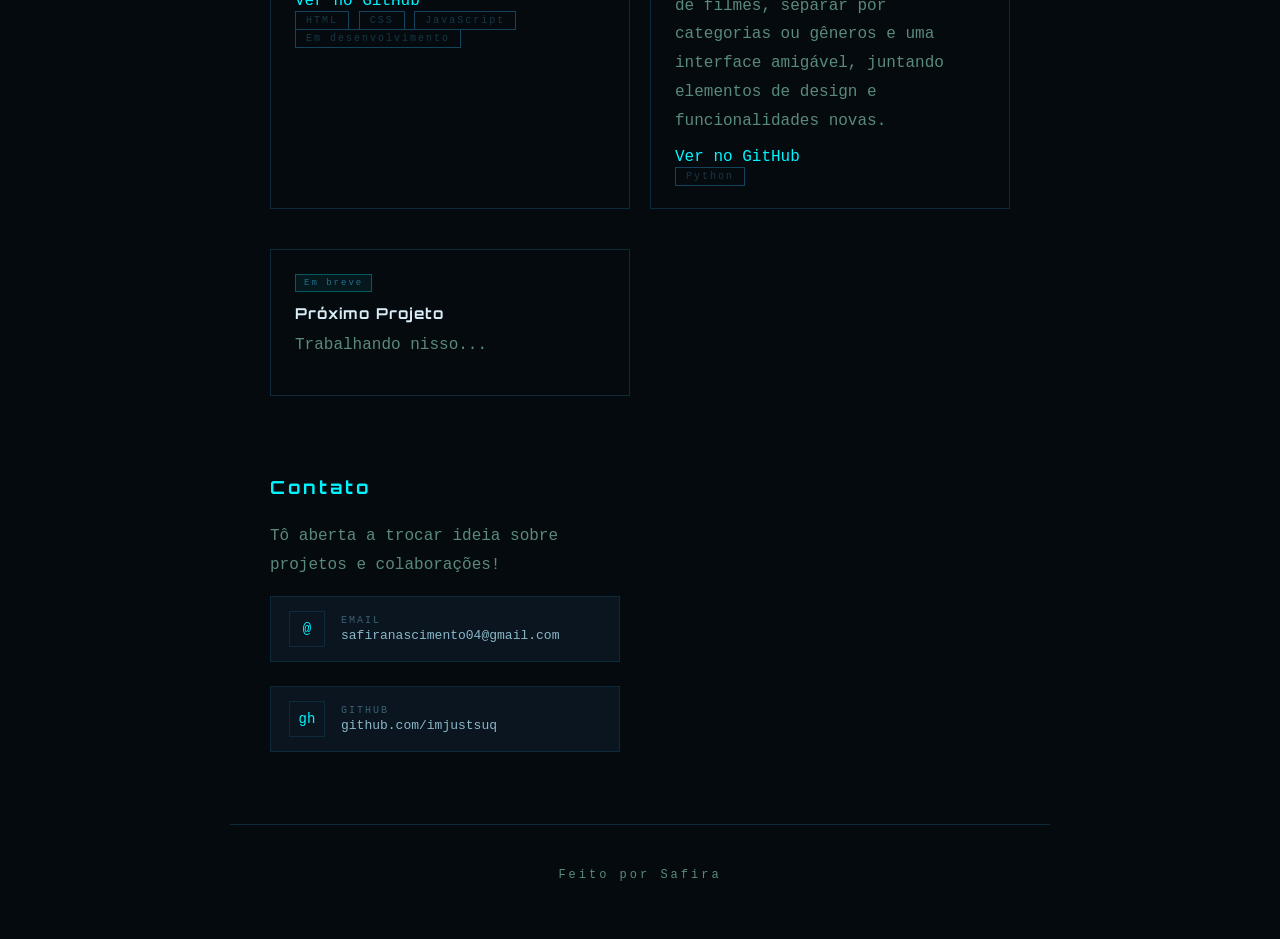
==== commit d800755f: "remove things" ====
--- a/index.html
+++ b/index.html
@@ -115,11 +115,11 @@
                     <div class="contato-esquerda">
                         <p>Tô aberta a trocar ideia sobre projetos e colaborações!</p>
                         <div class="contato-links">
-                            <a href="mailto:imjustsuq@gmail.com" class="contato-card">
+                            <a href="mailto:safiranascimento04@gmail.com" class="contato-card">
                                 <div class="contato-icone">@</div>
                                 <div>
                                     <span class="contato-label">EMAIL</span>
-                                    imjustsuq@gmail.com
+                                    safiranascimento04@gmail.com
                                 </div>
                             </a>
                             <a href="https://github.com/imjustsuq" class="contato-card" target="_blank">
@@ -130,16 +130,6 @@
                                 </div>
                             </a>
                         </div>
-                    </div>
-                    <div class="terminal-box">
-                        <div class="t-line"><span class="prompt">></span> ping Safira.dev</div>
-                        <div class="t-line"><span class="ok">OK</span> resposta em 12ms</div>
-                        <div class="t-line"><span class="prompt">></span> status --usuario</div>
-                        <div class="t-line"><span class="ok">OK</span> disponível</div>
-                        <div class="t-line"><span class="prompt">></span> get --localizacao</div>
-                        <div class="t-line"><span class="ok">OK</span> Salvador, BA // BR</div>
-                        <div class="t-line"><span class="prompt">></span> get --projetos-abertos</div>
-                        <div class="t-line"><span class="ok">OK</span> sim, aceitando colaborações</div>
                     </div>
                 </div>
             </section>
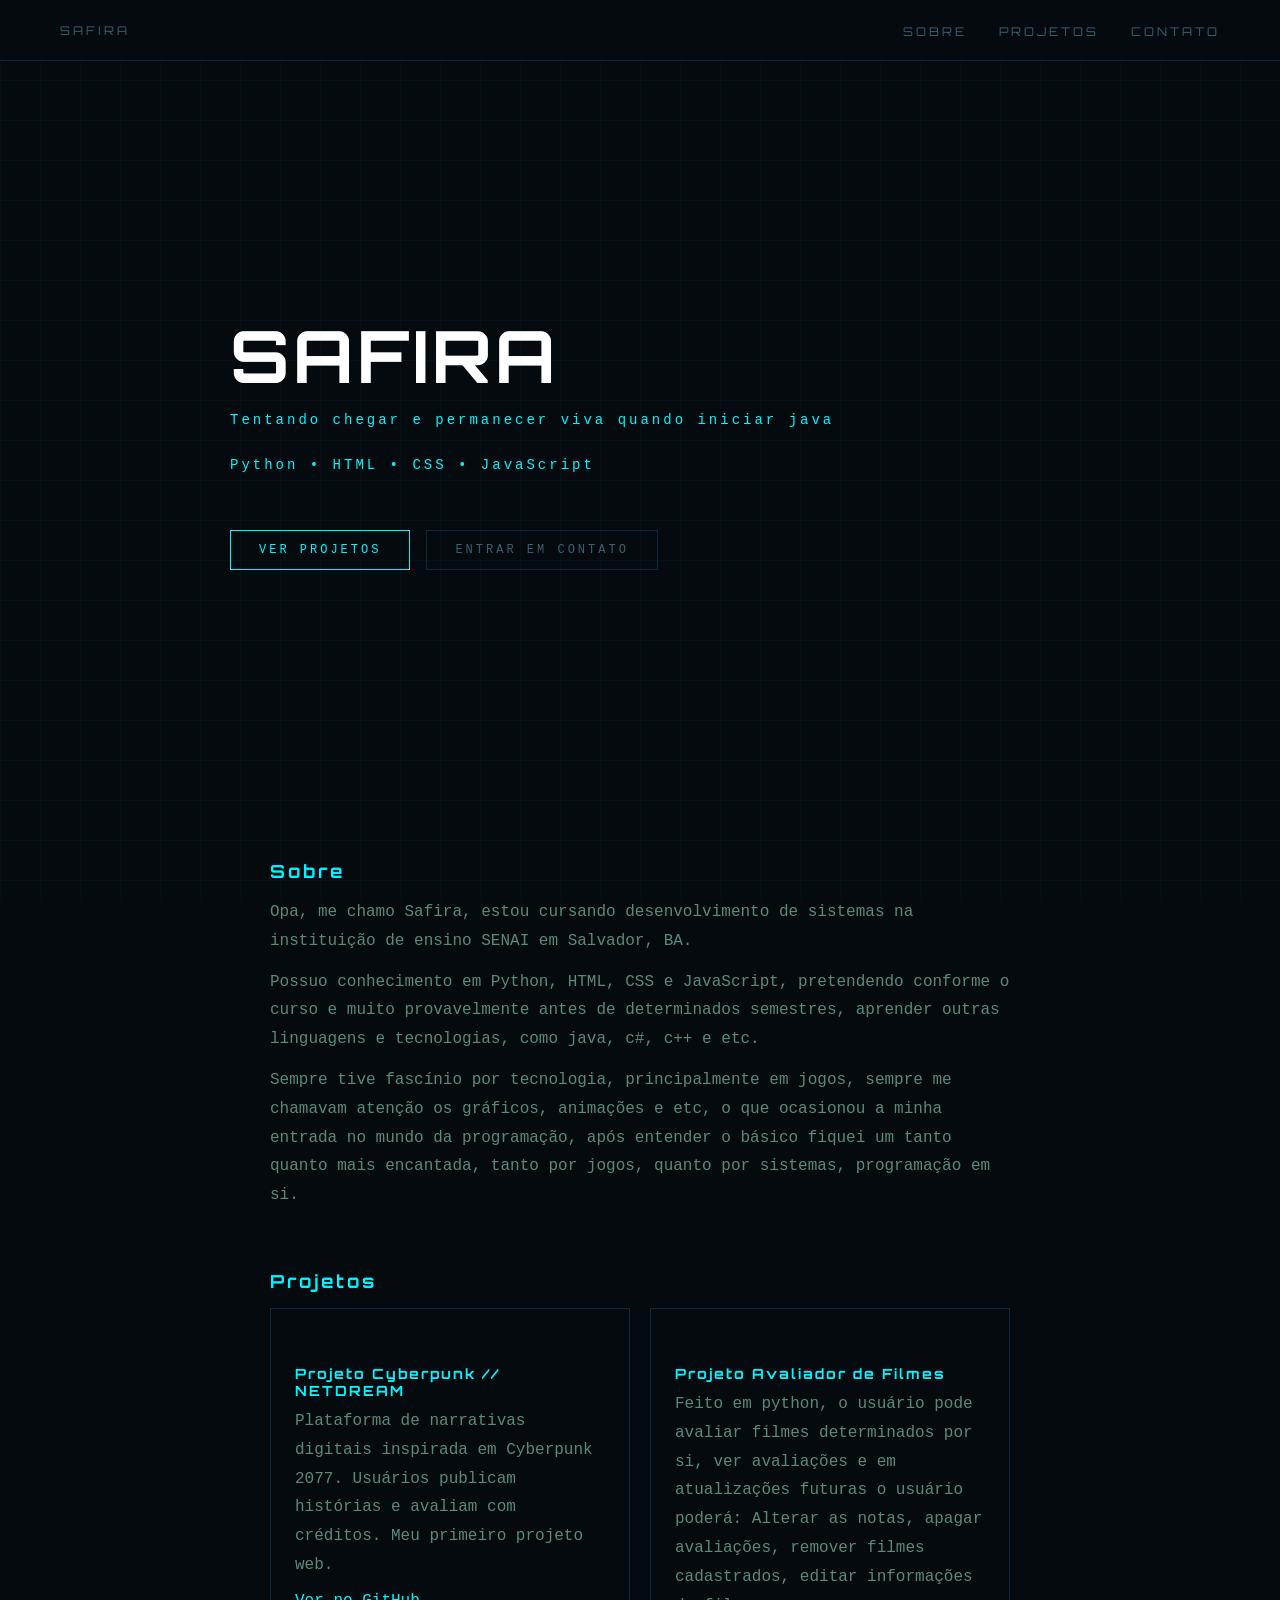
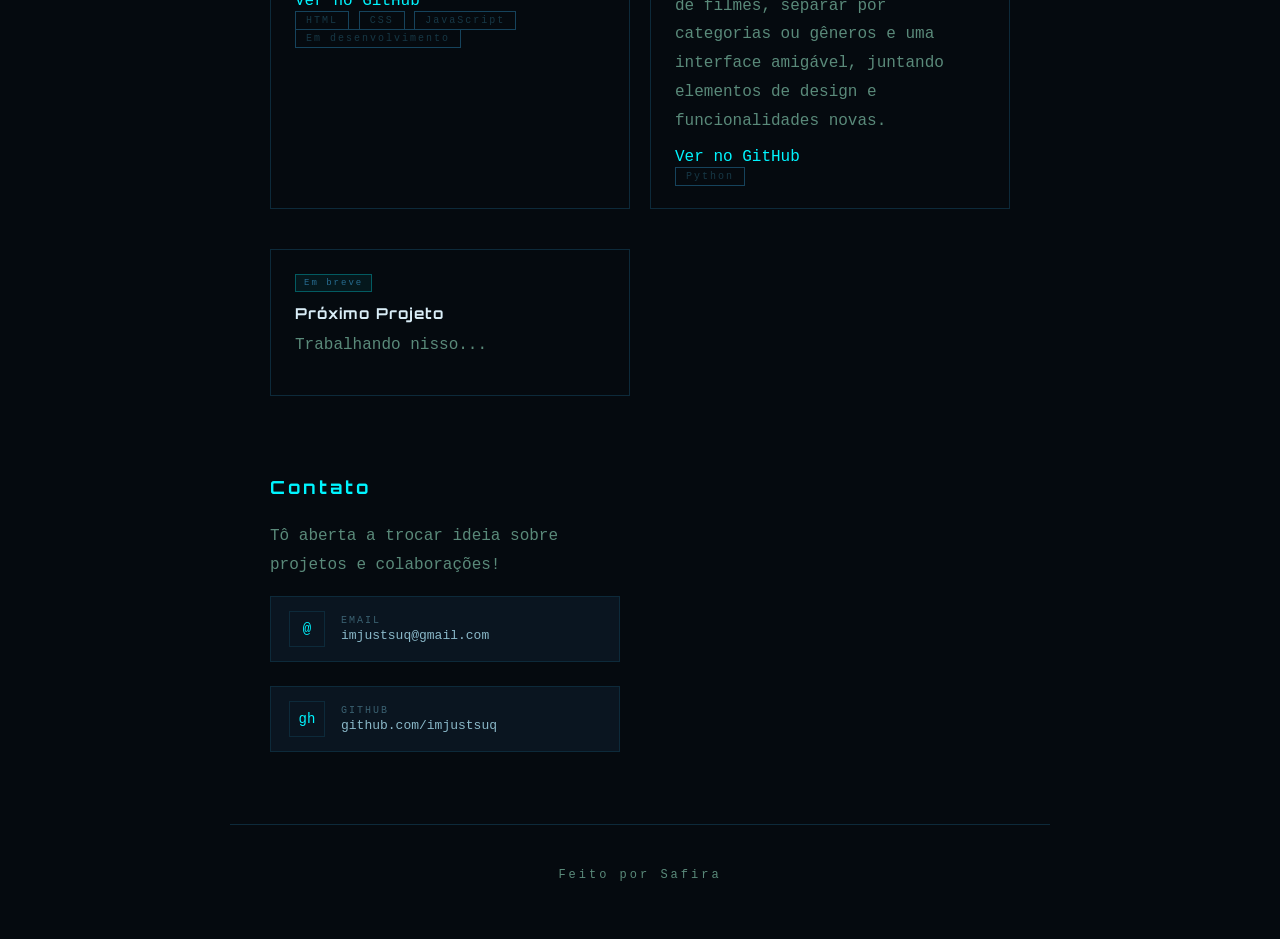
==== commit 3e6c493b: "remove" ====
--- a/index.html
+++ b/index.html
@@ -115,11 +115,11 @@
                     <div class="contato-esquerda">
                         <p>Tô aberta a trocar ideia sobre projetos e colaborações!</p>
                         <div class="contato-links">
-                            <a href="mailto:safiranascimento04@gmail.com" class="contato-card">
+                            <a href="mailto:imjustsuq@gmail.com" class="contato-card">
                                 <div class="contato-icone">@</div>
                                 <div>
                                     <span class="contato-label">EMAIL</span>
-                                    safiranascimento04@gmail.com
+                                    imjustsuq@gmail.com
                                 </div>
                             </a>
                             <a href="https://github.com/imjustsuq" class="contato-card" target="_blank">
